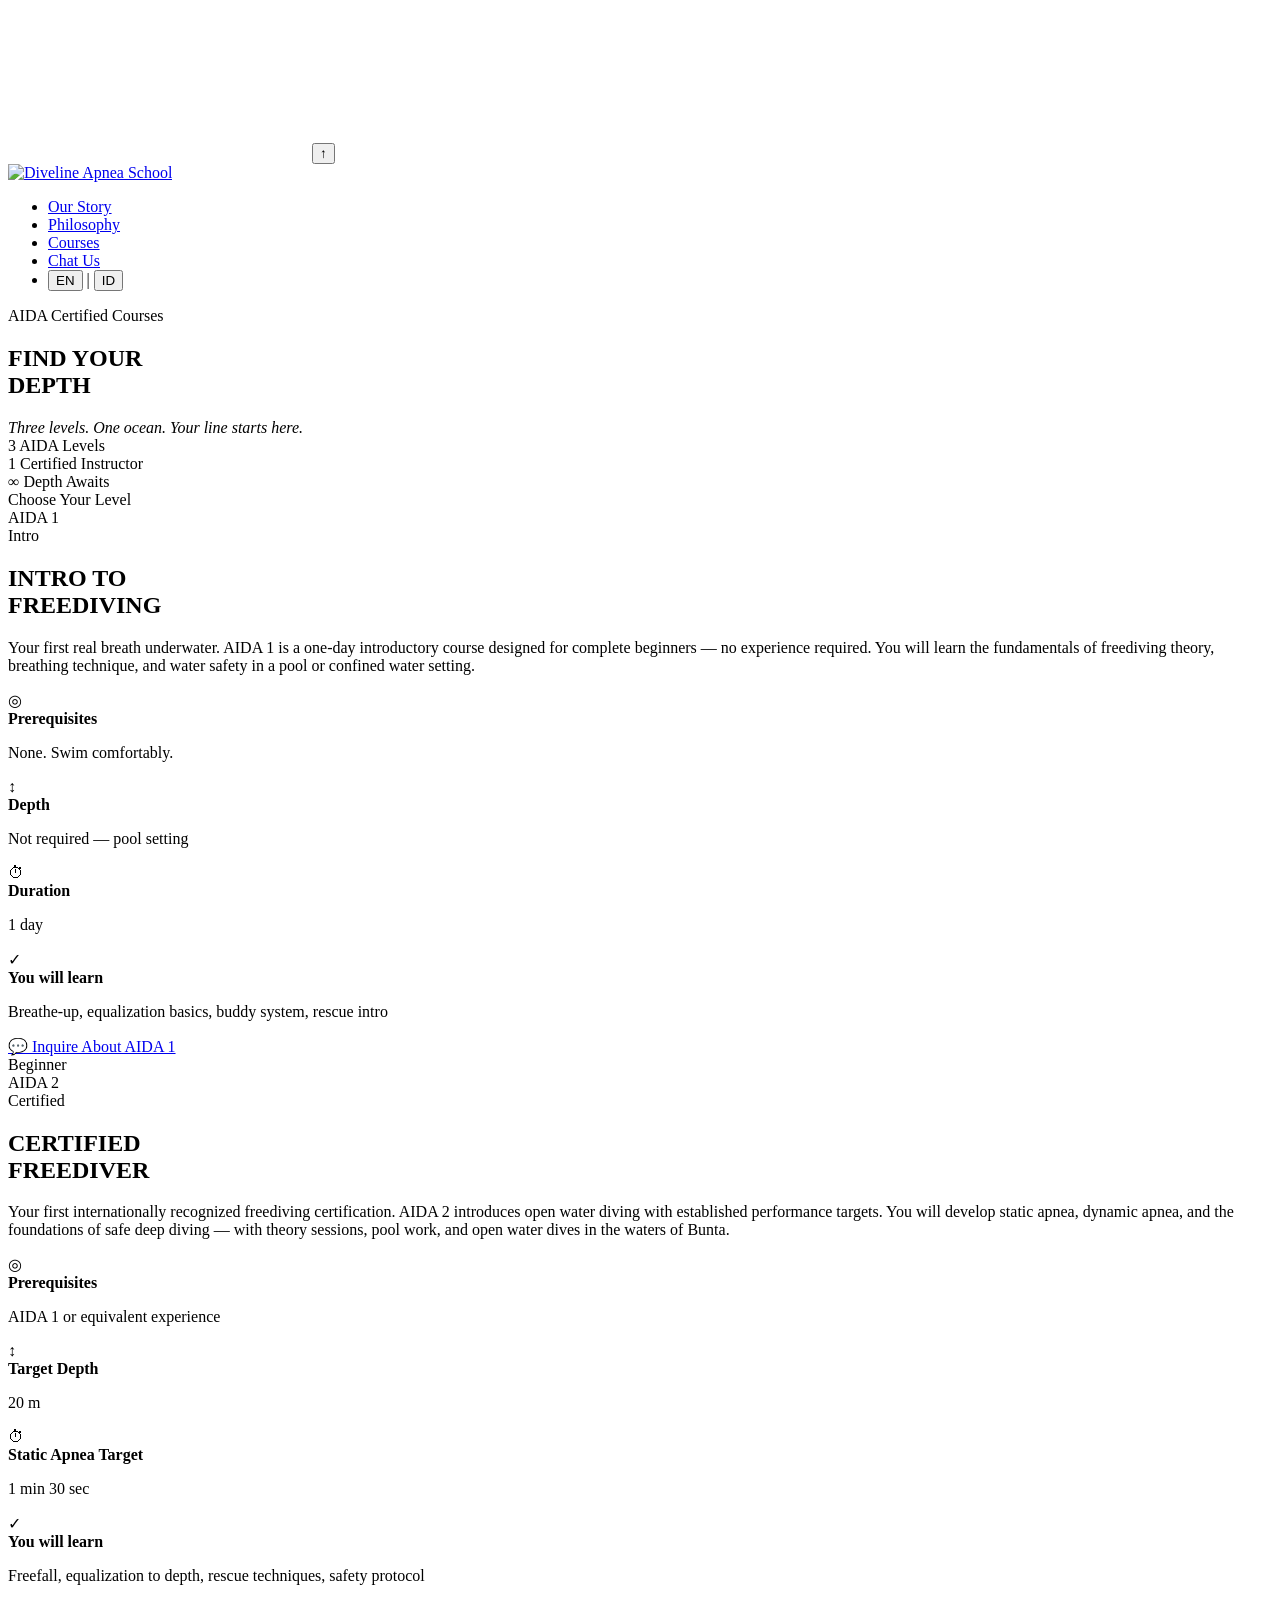
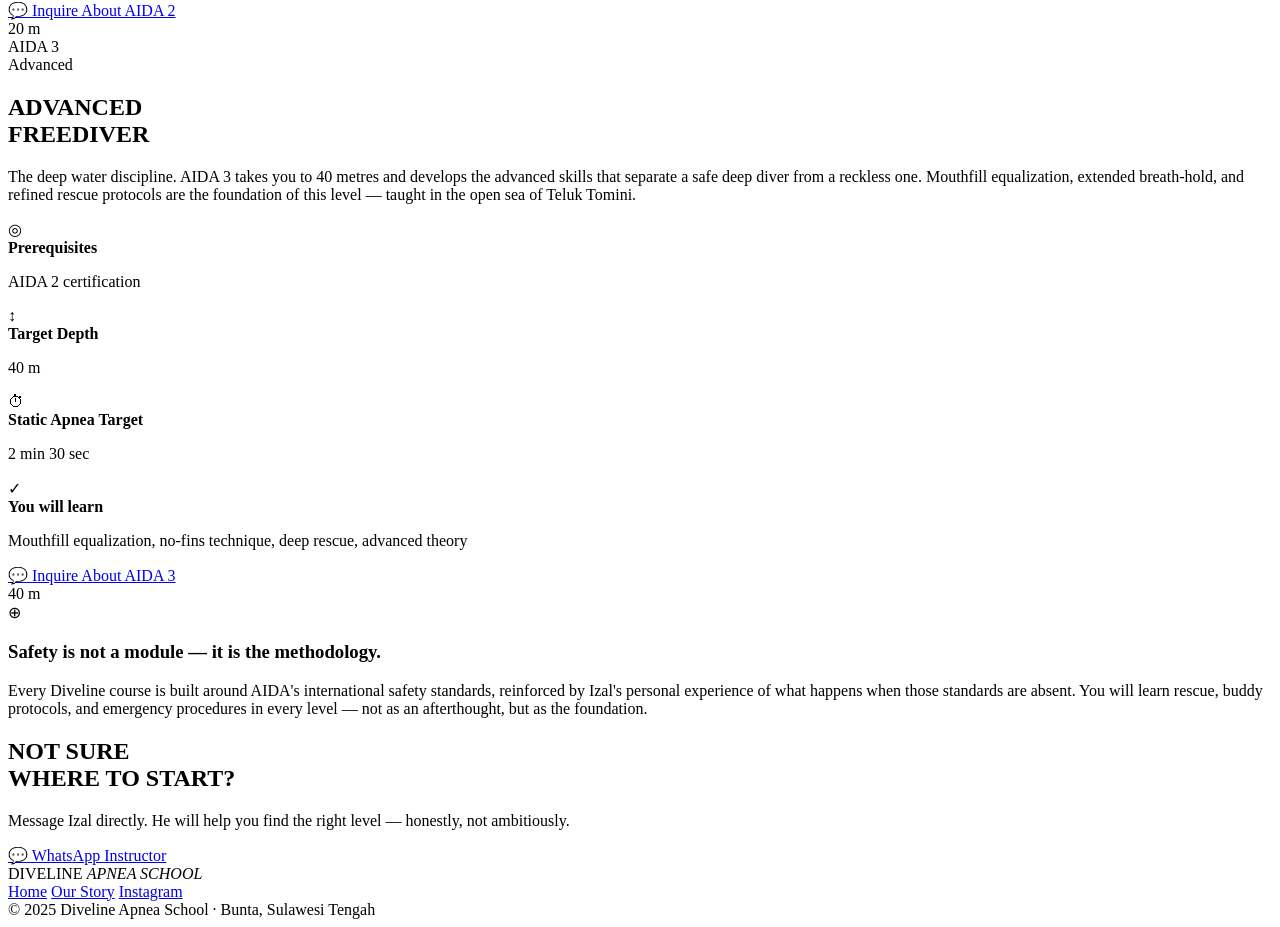
==== courses.html @ 19ddba15 "Add files via upload" ====
<!DOCTYPE html>
<html lang="en">
<head>
    <meta charset="UTF-8">
    <meta name="viewport" content="width=device-width, initial-scale=1.0">
    <title>Courses — Diveline Apnea School</title>
    <link href="https://fonts.googleapis.com/css2?family=Bebas+Neue&family=Cormorant+Garamond:ital,wght@0,300;0,400;1,300;1,400&family=DM+Sans:wght@300;400;500&display=swap" rel="stylesheet">
    <link rel="stylesheet" href="css/style.css">
    <link rel="stylesheet" href="css/courses.css">
</head>
<body>

<div id="cur"></div>
<div id="cur-r"></div>
<canvas id="bcanvas"></canvas>
<button id="back-top" onclick="window.scrollTo({top:0,behavior:'smooth'})">↑</button>

<!-- NAV -->
<nav id="nav">
    <div class="nav-logo">
        <a href="index.html"><img src="images/logo.png" alt="Diveline Apnea School"></a>
    </div>
    <div class="hamb" id="hamb" onclick="toggleMenu()">
        <span></span><span></span><span></span>
    </div>
    <ul class="nav-links" id="nav-links">
        <li><a href="story.html" onclick="closeMenu()" data-en="Our Story" data-id="Kisah Kami">Our Story</a></li>
        <li><a href="index.html#philosophy" onclick="closeMenu()" data-en="Philosophy" data-id="Filosofi">Philosophy</a></li>
        <li><a href="courses.html" onclick="closeMenu()" class="nav-active" data-en="Courses" data-id="Kursus">Courses</a></li>
        <li><a href="https://wa.me/6282291338748" target="_blank" class="nav-dm" data-en="Chat Us" data-id="Hubungi">Chat Us</a></li>
        <li class="lang-toggle">
            <button class="lb on" id="btnEN" onclick="setL('en')">EN</button>
            <span class="lb-div">|</span>
            <button class="lb" id="btnID" onclick="setL('id')">ID</button>
        </li>
    </ul>
</nav>

<!-- HERO KECIL -->
<section class="courses-hero">
    <div class="courses-hero-depth">
        <span></span><span></span><span></span><span></span>
    </div>
    <div class="courses-hero-content">
        <div class="sec-label rv" data-en="AIDA Certified Courses" data-id="Kursus Bersertifikat AIDA">AIDA Certified Courses</div>
        <h1 class="courses-hero-title rv d1" id="courses-hero-title">FIND YOUR<br>DEPTH</h1>
        <div class="courses-hero-tagline rv d2">
            <span class="tl-dash"></span>
            <em class="tl-text" id="courses-hero-tagline">Three levels. One ocean. Your line starts here.</em>
            <span class="tl-dash"></span>
        </div>
    </div>
</section>

<!-- NUMBERS BAR -->
<div class="numbers-bar">
    <div class="nb-item rv">
        <span class="nb-num">3</span>
        <span class="nb-label" data-en="AIDA Levels" data-id="Level AIDA">AIDA Levels</span>
    </div>
    <div class="nb-divider"></div>
    <div class="nb-item rv d1">
        <span class="nb-num">1</span>
        <span class="nb-label" data-en="Certified Instructor" data-id="Instruktur Bersertifikat">Certified Instructor</span>
    </div>
    <div class="nb-divider"></div>
    <div class="nb-item rv d2">
        <span class="nb-num">∞</span>
        <span class="nb-label" data-en="Depth Awaits" data-id="Kedalaman Menanti">Depth Awaits</span>
    </div>
</div>

<!-- COURSE CARDS -->
<section class="courses-sec">
    <div class="courses-inner">
        <div class="sec-label rv" data-en="Choose Your Level" data-id="Pilih Level Anda">Choose Your Level</div>

        <!-- AIDA 1 -->
        <div class="course-card rv">
            <div class="course-level">AIDA 1</div>
            <div class="course-content">
                <div class="course-badge" id="c1-badge">Intro</div>
                <h2 class="course-title" id="c1-title">INTRO TO<br>FREEDIVING</h2>
                <p class="course-desc" id="c1-desc">Your first real breath underwater. AIDA 1 is a one-day introductory course designed for complete beginners — no experience required. You will learn the fundamentals of freediving theory, breathing technique, and water safety in a pool or confined water setting.</p>
                <div class="course-specs">
                    <div class="spec-item">
                        <span class="spec-icon">◎</span>
                        <div>
                            <strong id="c1-s1-label">Prerequisites</strong>
                            <p id="c1-s1-val">None. Swim comfortably.</p>
                        </div>
                    </div>
                    <div class="spec-item">
                        <span class="spec-icon">↕</span>
                        <div>
                            <strong id="c1-s2-label">Depth</strong>
                            <p id="c1-s2-val">Not required — pool setting</p>
                        </div>
                    </div>
                    <div class="spec-item">
                        <span class="spec-icon">⏱</span>
                        <div>
                            <strong id="c1-s3-label">Duration</strong>
                            <p id="c1-s3-val">1 day</p>
                        </div>
                    </div>
                    <div class="spec-item">
                        <span class="spec-icon">✓</span>
                        <div>
                            <strong id="c1-s4-label">You will learn</strong>
                            <p id="c1-s4-val">Breathe-up, equalization basics, buddy system, rescue intro</p>
                        </div>
                    </div>
                </div>
                <a href="https://wa.me/6282291338748?text=Hi%20Izal!%20I%20am%20interested%20in%20AIDA%201." target="_blank" class="course-cta" id="c1-cta">💬 Inquire About AIDA 1</a>
            </div>
            <div class="course-depth-bar">
                <div class="depth-fill" style="height:20%"></div>
                <span class="depth-label">Beginner</span>
            </div>
        </div>

        <!-- AIDA 2 -->
        <div class="course-card course-card--mid rv d1">
            <div class="course-level">AIDA 2</div>
            <div class="course-content">
                <div class="course-badge course-badge--mid" id="c2-badge">Certified</div>
                <h2 class="course-title" id="c2-title">CERTIFIED<br>FREEDIVER</h2>
                <p class="course-desc" id="c2-desc">Your first internationally recognized freediving certification. AIDA 2 introduces open water diving with established performance targets. You will develop static apnea, dynamic apnea, and the foundations of safe deep diving — with theory sessions, pool work, and open water dives in the waters of Bunta.</p>
                <div class="course-specs">
                    <div class="spec-item">
                        <span class="spec-icon">◎</span>
                        <div>
                            <strong id="c2-s1-label">Prerequisites</strong>
                            <p id="c2-s1-val">AIDA 1 or equivalent experience</p>
                        </div>
                    </div>
                    <div class="spec-item">
                        <span class="spec-icon">↕</span>
                        <div>
                            <strong id="c2-s2-label">Target Depth</strong>
                            <p id="c2-s2-val">20 m</p>
                        </div>
                    </div>
                    <div class="spec-item">
                        <span class="spec-icon">⏱</span>
                        <div>
                            <strong id="c2-s3-label">Static Apnea Target</strong>
                            <p id="c2-s3-val">1 min 30 sec</p>
                        </div>
                    </div>
                    <div class="spec-item">
                        <span class="spec-icon">✓</span>
                        <div>
                            <strong id="c2-s4-label">You will learn</strong>
                            <p id="c2-s4-val">Freefall, equalization to depth, rescue techniques, safety protocol</p>
                        </div>
                    </div>
                </div>
                <a href="https://wa.me/6282291338748?text=Hi%20Izal!%20I%20am%20interested%20in%20AIDA%202." target="_blank" class="course-cta" id="c2-cta">💬 Inquire About AIDA 2</a>
            </div>
            <div class="course-depth-bar">
                <div class="depth-fill" style="height:50%"></div>
                <span class="depth-label">20 m</span>
            </div>
        </div>

        <!-- AIDA 3 -->
        <div class="course-card course-card--adv rv d2">
            <div class="course-level">AIDA 3</div>
            <div class="course-content">
                <div class="course-badge course-badge--adv" id="c3-badge">Advanced</div>
                <h2 class="course-title" id="c3-title">ADVANCED<br>FREEDIVER</h2>
                <p class="course-desc" id="c3-desc">The deep water discipline. AIDA 3 takes you to 40 metres and develops the advanced skills that separate a safe deep diver from a reckless one. Mouthfill equalization, extended breath-hold, and refined rescue protocols are the foundation of this level — taught in the open sea of Teluk Tomini.</p>
                <div class="course-specs">
                    <div class="spec-item">
                        <span class="spec-icon">◎</span>
                        <div>
                            <strong id="c3-s1-label">Prerequisites</strong>
                            <p id="c3-s1-val">AIDA 2 certification</p>
                        </div>
                    </div>
                    <div class="spec-item">
                        <span class="spec-icon">↕</span>
                        <div>
                            <strong id="c3-s2-label">Target Depth</strong>
                            <p id="c3-s2-val">40 m</p>
                        </div>
                    </div>
                    <div class="spec-item">
                        <span class="spec-icon">⏱</span>
                        <div>
                            <strong id="c3-s3-label">Static Apnea Target</strong>
                            <p id="c3-s3-val">2 min 30 sec</p>
                        </div>
                    </div>
                    <div class="spec-item">
                        <span class="spec-icon">✓</span>
                        <div>
                            <strong id="c3-s4-label">You will learn</strong>
                            <p id="c3-s4-val">Mouthfill equalization, no-fins technique, deep rescue, advanced theory</p>
                        </div>
                    </div>
                </div>
                <a href="https://wa.me/6282291338748?text=Hi%20Izal!%20I%20am%20interested%20in%20AIDA%203." target="_blank" class="course-cta course-cta--adv" id="c3-cta">💬 Inquire About AIDA 3</a>
            </div>
            <div class="course-depth-bar">
                <div class="depth-fill depth-fill--adv" style="height:90%"></div>
                <span class="depth-label depth-label--adv">40 m</span>
            </div>
        </div>

    </div>
</section>

<!-- SAFETY NOTE -->
<section class="safety-sec">
    <div class="safety-inner rv">
        <div class="safety-icon">⊕</div>
        <div>
            <h3 class="safety-title" id="safety-title">Safety is not a module — it is the methodology.</h3>
            <p class="safety-body" id="safety-body">Every Diveline course is built around AIDA's international safety standards, reinforced by Izal's personal experience of what happens when those standards are absent. You will learn rescue, buddy protocols, and emergency procedures in every level — not as an afterthought, but as the foundation.</p>
        </div>
    </div>
</section>

<!-- CTA -->
<section class="cta-sec">
    <div class="cta-inner">
        <h2 class="cta-head rv" id="cta-head">NOT SURE<br>WHERE TO START?</h2>
        <p class="cta-sub rv d1" id="cta-sub">Message Izal directly. He will help you find the right level — honestly, not ambitiously.</p>
        <a href="https://wa.me/6282291338748" target="_blank" class="cta-btn rv d2" id="cta-wa">💬 WhatsApp Instructor</a>
    </div>
</section>

<!-- FOOTER -->
<footer>
    <div class="ft-inner">
        <div class="ft-brand">DIVELINE <em>APNEA SCHOOL</em></div>
        <div class="ft-links">
            <a href="index.html" data-en="Home" data-id="Beranda">Home</a>
            <a href="story.html" data-en="Our Story" data-id="Kisah Kami">Our Story</a>
            <a href="https://www.instagram.com/diveline.apneaschool" target="_blank">Instagram</a>
        </div>
        <div class="ft-copy">© 2025 Diveline Apnea School · Bunta, Sulawesi Tengah</div>
    </div>
</footer>

<script src="js/lang.js"></script>
<script src="js/main.js"></script>
</body>
</html>
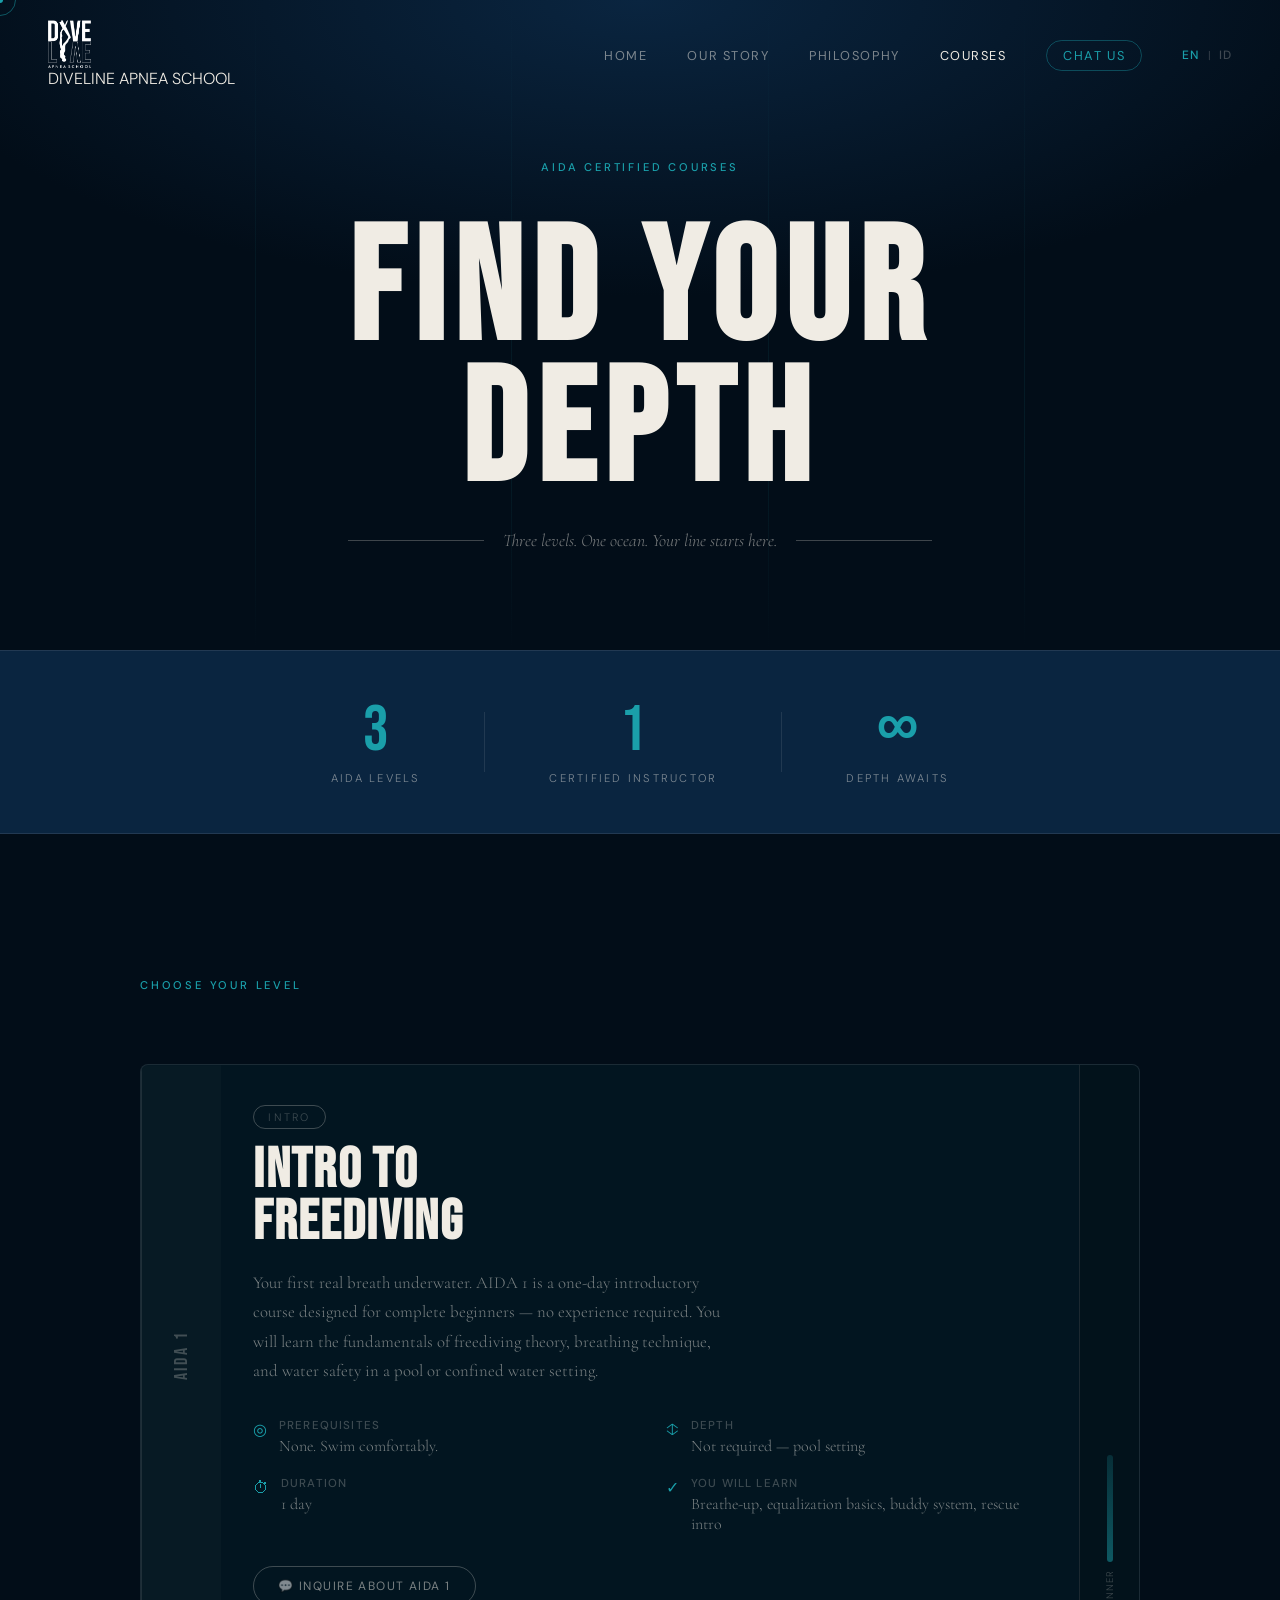
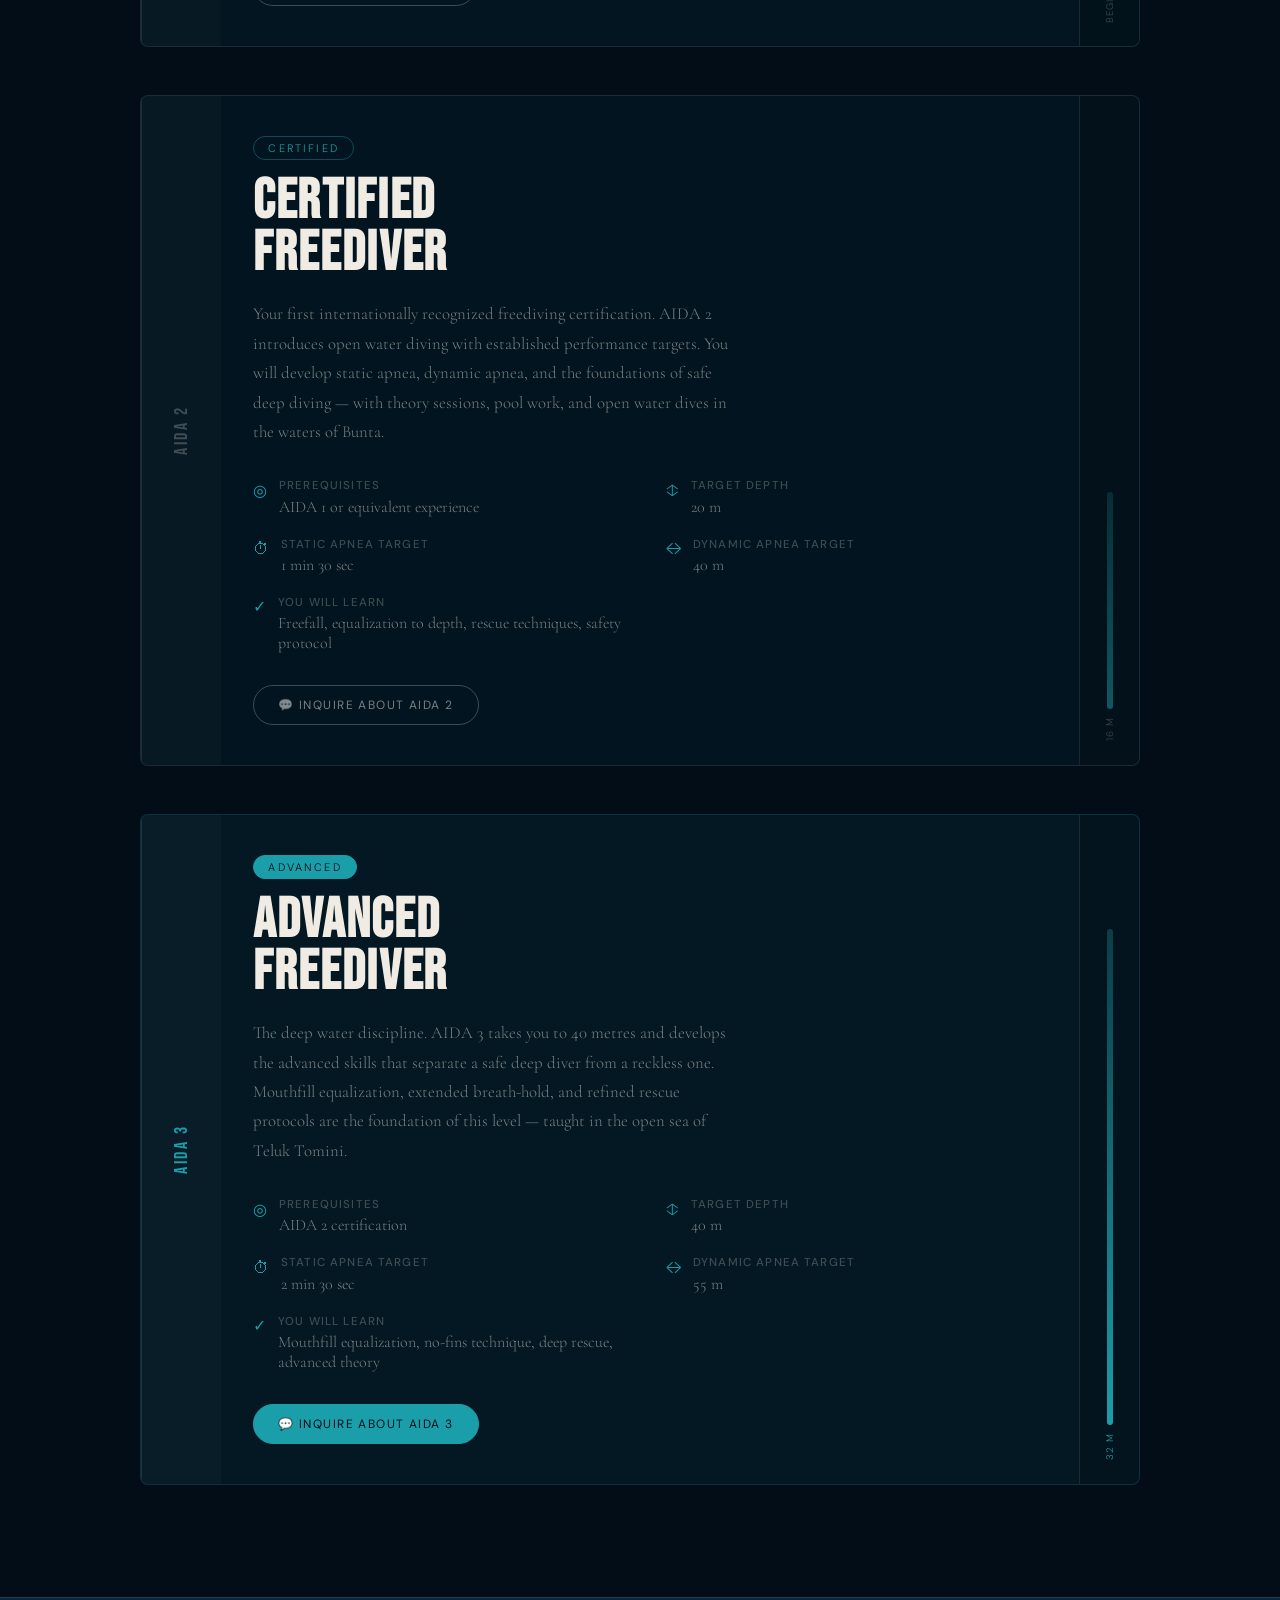
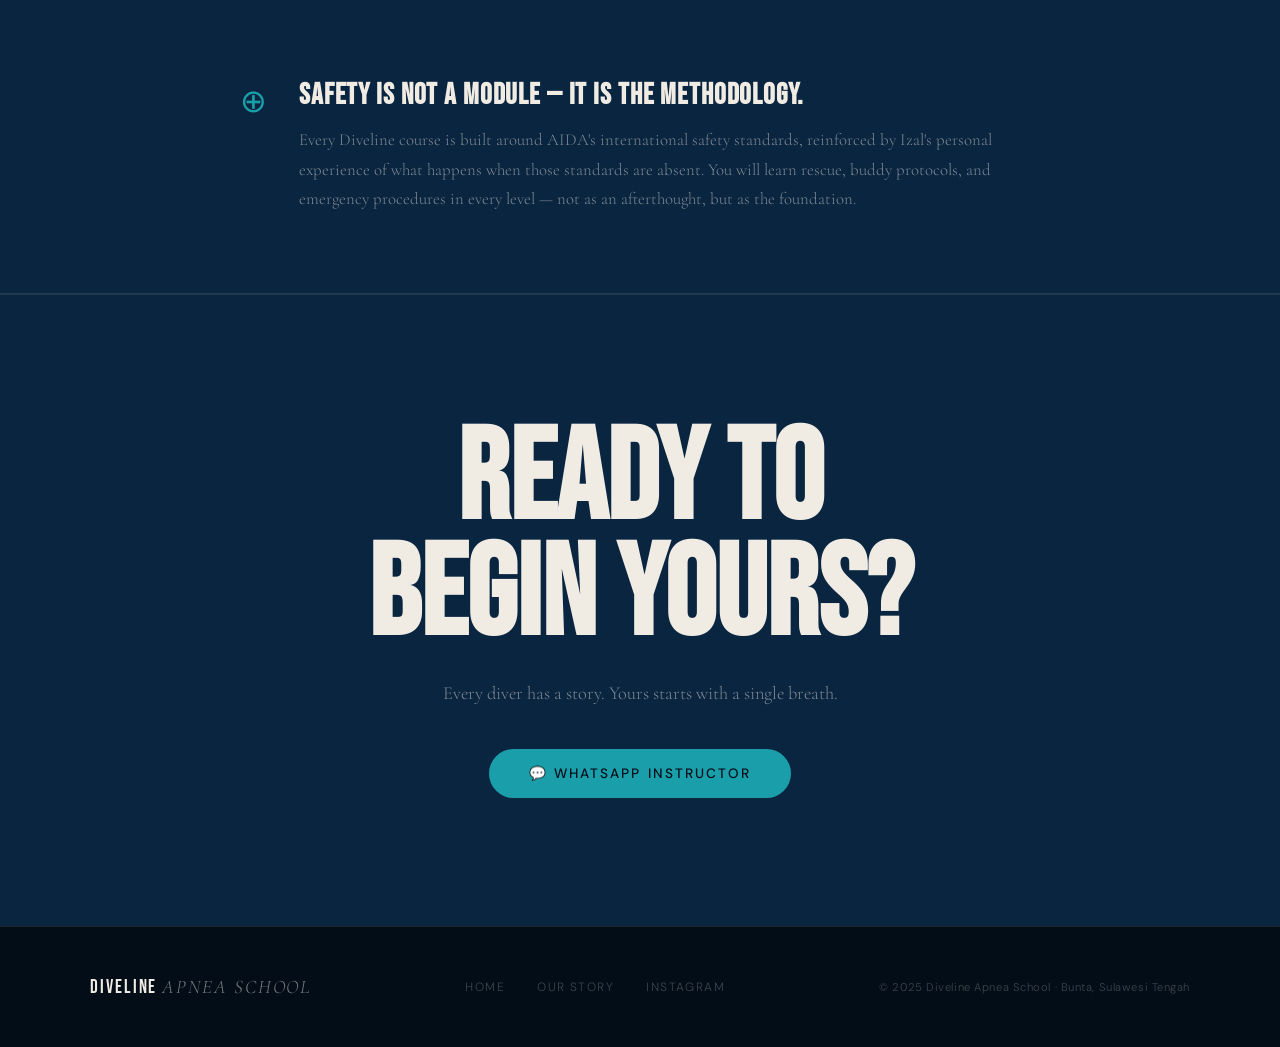
==== commit 9df134f5: "Update courses.html" ====
--- a/courses.html
+++ b/courses.html
@@ -4,7 +4,7 @@
     <meta charset="UTF-8">
     <meta name="viewport" content="width=device-width, initial-scale=1.0">
     <title>Courses — Diveline Apnea School</title>
-    <link href="https://fonts.googleapis.com/css2?family=Bebas+Neue&family=Cormorant+Garamond:ital,wght@0,300;0,400;1,300;1,400&family=DM+Sans:wght@300;400;500&display=swap" rel="stylesheet">
+    <link href="https://fonts.googleapis.com/css2?family=Bebas+Neue&family=Cinzel:wght@400;600&family=Cormorant+Garamond:ital,wght@0,300;0,400;1,300;1,400&family=DM+Sans:wght@300;400;500&display=swap" rel="stylesheet">
     <link rel="stylesheet" href="css/style.css">
     <link rel="stylesheet" href="css/courses.css">
 </head>
@@ -18,12 +18,19 @@
 <!-- NAV -->
 <nav id="nav">
     <div class="nav-logo">
-        <a href="index.html"><img src="images/logo.png" alt="Diveline Apnea School"></a>
+        <a href="index.html" class="nav-brand">
+            <img src="images/logo.png" alt="Diveline Apnea School">
+            <div class="nav-brand-text">
+                <span class="nav-brand-name">DIVELINE</span>
+                <span class="nav-brand-sub">APNEA SCHOOL</span>
+            </div>
+        </a>
     </div>
     <div class="hamb" id="hamb" onclick="toggleMenu()">
         <span></span><span></span><span></span>
     </div>
     <ul class="nav-links" id="nav-links">
+        <li><a href="index.html" onclick="closeMenu()" data-en="Home" data-id="Beranda">Home</a></li>
         <li><a href="story.html" onclick="closeMenu()" data-en="Our Story" data-id="Kisah Kami">Our Story</a></li>
         <li><a href="index.html#philosophy" onclick="closeMenu()" data-en="Philosophy" data-id="Filosofi">Philosophy</a></li>
         <li><a href="courses.html" onclick="closeMenu()" class="nav-active" data-en="Courses" data-id="Kursus">Courses</a></li>
@@ -139,14 +146,21 @@
                         <span class="spec-icon">↕</span>
                         <div>
                             <strong id="c2-s2-label">Target Depth</strong>
-                            <p id="c2-s2-val">20 m</p>
+                            <p id="c2-s2-val">12 – 16 m</p>
                         </div>
                     </div>
                     <div class="spec-item">
                         <span class="spec-icon">⏱</span>
                         <div>
                             <strong id="c2-s3-label">Static Apnea Target</strong>
-                            <p id="c2-s3-val">1 min 30 sec</p>
+                            <p id="c2-s3-val">2 min 00 sec</p>
+                        </div>
+                    </div>
+                    <div class="spec-item">
+                        <span class="spec-icon">↔</span>
+                        <div>
+                            <strong id="c2-s4b-label">Dynamic Apnea Target</strong>
+                            <p id="c2-s4b-val">40 m</p>
                         </div>
                     </div>
                     <div class="spec-item">
@@ -160,8 +174,8 @@
                 <a href="https://wa.me/6282291338748?text=Hi%20Izal!%20I%20am%20interested%20in%20AIDA%202." target="_blank" class="course-cta" id="c2-cta">💬 Inquire About AIDA 2</a>
             </div>
             <div class="course-depth-bar">
-                <div class="depth-fill" style="height:50%"></div>
-                <span class="depth-label">20 m</span>
+                <div class="depth-fill" style="height:35%"></div>
+                <span class="depth-label">16 m</span>
             </div>
         </div>
 
@@ -171,7 +185,7 @@
             <div class="course-content">
                 <div class="course-badge course-badge--adv" id="c3-badge">Advanced</div>
                 <h2 class="course-title" id="c3-title">ADVANCED<br>FREEDIVER</h2>
-                <p class="course-desc" id="c3-desc">The deep water discipline. AIDA 3 takes you to 40 metres and develops the advanced skills that separate a safe deep diver from a reckless one. Mouthfill equalization, extended breath-hold, and refined rescue protocols are the foundation of this level — taught in the open sea of Teluk Tomini.</p>
+                <p class="course-desc" id="c3-desc">The deep water discipline. AIDA 3 takes you to 32 metres and develops the advanced skills that separate a safe deep diver from a reckless one. Mouthfill equalization, extended breath-hold, and refined rescue protocols are the foundation of this level — taught in the open sea of Teluk Tomini.</p>
                 <div class="course-specs">
                     <div class="spec-item">
                         <span class="spec-icon">◎</span>
@@ -184,14 +198,21 @@
                         <span class="spec-icon">↕</span>
                         <div>
                             <strong id="c3-s2-label">Target Depth</strong>
-                            <p id="c3-s2-val">40 m</p>
+                            <p id="c3-s2-val">32 m</p>
                         </div>
                     </div>
                     <div class="spec-item">
                         <span class="spec-icon">⏱</span>
                         <div>
                             <strong id="c3-s3-label">Static Apnea Target</strong>
-                            <p id="c3-s3-val">2 min 30 sec</p>
+                            <p id="c3-s3-val">2 min 45 sec</p>
+                        </div>
+                    </div>
+                    <div class="spec-item">
+                        <span class="spec-icon">↔</span>
+                        <div>
+                            <strong id="c3-s4b-label">Dynamic Apnea Target</strong>
+                            <p id="c3-s4b-val">55 m</p>
                         </div>
                     </div>
                     <div class="spec-item">
@@ -205,8 +226,8 @@
                 <a href="https://wa.me/6282291338748?text=Hi%20Izal!%20I%20am%20interested%20in%20AIDA%203." target="_blank" class="course-cta course-cta--adv" id="c3-cta">💬 Inquire About AIDA 3</a>
             </div>
             <div class="course-depth-bar">
-                <div class="depth-fill depth-fill--adv" style="height:90%"></div>
-                <span class="depth-label depth-label--adv">40 m</span>
+                <div class="depth-fill depth-fill--adv" style="height:80%"></div>
+                <span class="depth-label depth-label--adv">32 m</span>
             </div>
         </div>
 
--- a/css/style.css
+++ b/css/style.css
@@ -0,0 +1,586 @@
+/* ============================================================
+   DIVELINE APNEA SCHOOL — style.css
+   Palette: #020d18 (abyss) · #0a2540 (ocean) · #1a9faa (teal)
+   Fonts: Bebas Neue · Cormorant Garamond · DM Sans
+   ============================================================ */
+
+:root {
+    --abyss:    #020d18;
+    --ocean:    #0a2540;
+    --deep:     #0d2f50;
+    --teal:     #1a9faa;
+    --teal-lo:  rgba(26,159,170,.15);
+    --teal-lo2: rgba(26,159,170,.06);
+    --white:    #f0ece4;
+    --muted:    rgba(240,236,228,.5);
+    --muted2:   rgba(240,236,228,.25);
+    --line:     rgba(240,236,228,.1);
+    --ff-head:  'Bebas Neue', sans-serif;
+    --ff-serif: 'Cormorant Garamond', serif;
+    --ff-body:  'DM Sans', sans-serif;
+    --ease:     cubic-bezier(.25,.46,.45,.94);
+}
+
+*, *::before, *::after { box-sizing: border-box; margin: 0; padding: 0; }
+
+html { scroll-behavior: smooth; font-size: 16px; }
+
+body {
+    background: var(--abyss);
+    color: var(--white);
+    font-family: var(--ff-body);
+    font-weight: 300;
+    overflow-x: hidden;
+    cursor: none;
+}
+
+a { color: inherit; text-decoration: none; }
+img { display: block; max-width: 100%; }
+
+/* ============================================================
+   CUSTOM CURSOR
+   ============================================================ */
+#cur {
+    position: fixed; width: 6px; height: 6px;
+    background: var(--teal); border-radius: 50%;
+    pointer-events: none; transform: translate(-50%,-50%);
+    z-index: 9999; transition: transform .1s;
+}
+#cur-r {
+    position: fixed; width: 32px; height: 32px;
+    border: 1px solid rgba(26,159,170,.5); border-radius: 50%;
+    pointer-events: none; transform: translate(-50%,-50%);
+    z-index: 9998; transition: border-color .3s;
+}
+
+/* ============================================================
+   BUBBLE CANVAS
+   ============================================================ */
+#bcanvas {
+    position: fixed; top: 0; left: 0; width: 100%; height: 100%;
+    pointer-events: none; z-index: 0;
+}
+
+/* ============================================================
+   BACK TO TOP
+   ============================================================ */
+#back-top {
+    position: fixed; bottom: 2rem; right: 2rem;
+    width: 44px; height: 44px;
+    background: transparent; border: 1px solid var(--teal);
+    color: var(--teal); border-radius: 50%;
+    font-family: var(--ff-body); font-size: .85rem;
+    cursor: none; z-index: 100;
+    opacity: 0; transform: translateY(10px);
+    transition: opacity .4s, transform .4s;
+}
+#back-top.show { opacity: 1; transform: translateY(0); }
+#back-top:hover { background: var(--teal); color: var(--abyss); }
+
+/* ============================================================
+   NAV
+   ============================================================ */
+#nav {
+    position: fixed; top: 0; left: 0; right: 0; z-index: 500;
+    display: flex; align-items: center; justify-content: space-between;
+    padding: 1.25rem 3rem;
+    transition: background .4s, backdrop-filter .4s, padding .4s;
+}
+#nav.stuck {
+    background: rgba(2,13,24,.92);
+    backdrop-filter: blur(12px);
+    padding: .9rem 3rem;
+    border-bottom: 1px solid var(--line);
+}
+
+.nav-logo img { height: 48px; filter: invert(1) brightness(1.5); }
+
+.nav-links {
+    display: flex; align-items: center; gap: 2.5rem;
+    list-style: none;
+}
+.nav-links a {
+    font-family: var(--ff-body); font-size: .8rem;
+    font-weight: 400; letter-spacing: .12em; text-transform: uppercase;
+    color: var(--muted); transition: color .3s;
+}
+.nav-links a:hover { color: var(--white); }
+
+.nav-dm {
+    color: var(--teal) !important;
+    border: 1px solid rgba(26,159,170,.4) !important;
+    padding: .4rem 1rem; border-radius: 2rem;
+    transition: background .3s, color .3s !important;
+}
+.nav-dm:hover { background: var(--teal); color: var(--abyss) !important; }
+
+/* Lang Toggle */
+.lang-toggle {
+    display: flex; align-items: center; gap: .5rem;
+}
+.lb {
+    background: none; border: none; cursor: none;
+    font-family: var(--ff-body); font-size: .75rem;
+    font-weight: 500; letter-spacing: .1em;
+    color: var(--muted2); transition: color .3s;
+}
+.lb.on { color: var(--teal); }
+.lb:hover { color: var(--white); }
+.lb-div { color: var(--muted2); font-size: .7rem; }
+
+/* Hamburger */
+.hamb {
+    display: none; flex-direction: column; gap: 5px;
+    cursor: none; z-index: 600;
+}
+.hamb span {
+    display: block; width: 24px; height: 1px;
+    background: var(--white); transition: transform .3s, opacity .3s;
+}
+.hamb.active span:nth-child(1) { transform: translateY(6px) rotate(45deg); }
+.hamb.active span:nth-child(2) { opacity: 0; }
+.hamb.active span:nth-child(3) { transform: translateY(-6px) rotate(-45deg); }
+
+/* ============================================================
+   REVEAL ANIMATION
+   ============================================================ */
+.rv {
+    opacity: 0; transform: translateY(28px);
+    transition: opacity .8s var(--ease), transform .8s var(--ease);
+}
+.rv.show { opacity: 1; transform: translateY(0); }
+.d1 { transition-delay: .1s; }
+.d2 { transition-delay: .2s; }
+.d3 { transition-delay: .3s; }
+.d4 { transition-delay: .4s; }
+.d5 { transition-delay: .5s; }
+
+/* ============================================================
+   SHARED SECTION
+   ============================================================ */
+.sec { position: relative; z-index: 1; padding: 7rem 3rem; }
+
+.sec-label {
+    font-family: var(--ff-body); font-size: .7rem;
+    font-weight: 500; letter-spacing: .25em; text-transform: uppercase;
+    color: var(--teal); margin-bottom: 1.5rem;
+}
+.sec-title {
+    font-family: var(--ff-head); font-size: clamp(3.5rem, 8vw, 6.5rem);
+    line-height: .95; letter-spacing: .02em;
+    color: var(--white); margin-bottom: 2rem;
+}
+.sec-body {
+    font-family: var(--ff-serif); font-size: 1.15rem;
+    line-height: 1.75; color: var(--muted); max-width: 55ch;
+}
+
+/* ============================================================
+   BUTTONS
+   ============================================================ */
+.btn-main {
+    display: inline-flex; align-items: center; gap: .5rem;
+    background: var(--teal); color: var(--abyss);
+    font-family: var(--ff-body); font-size: .8rem;
+    font-weight: 500; letter-spacing: .15em; text-transform: uppercase;
+    padding: .85rem 2rem; border-radius: 2rem;
+    transition: transform .3s, box-shadow .3s;
+}
+.btn-main:hover {
+    transform: translateY(-2px);
+    box-shadow: 0 8px 30px rgba(26,159,170,.35);
+}
+.btn-ghost {
+    display: inline-flex; align-items: center; gap: .5rem;
+    border: 1px solid var(--muted2); color: var(--muted);
+    font-family: var(--ff-body); font-size: .8rem;
+    font-weight: 400; letter-spacing: .15em; text-transform: uppercase;
+    padding: .85rem 2rem; border-radius: 2rem;
+    transition: border-color .3s, color .3s;
+}
+.btn-ghost:hover { border-color: var(--white); color: var(--white); }
+
+/* ============================================================
+   HERO
+   ============================================================ */
+.hero {
+    position: relative; z-index: 1;
+    min-height: 100vh;
+    display: flex; flex-direction: column;
+    align-items: center; justify-content: center;
+    padding: 8rem 2rem 5rem;
+    overflow: hidden;
+    background: radial-gradient(ellipse 80% 80% at 50% 0%, #0a2540 0%, var(--abyss) 70%);
+}
+
+/* Depth lines — vertical lines like sonar */
+.hero-depth-lines {
+    position: absolute; inset: 0; pointer-events: none;
+    display: flex; justify-content: space-evenly;
+}
+.hero-depth-lines span {
+    width: 1px; height: 100%;
+    background: linear-gradient(to bottom, transparent, rgba(26,159,170,.08) 30%, rgba(26,159,170,.12) 60%, transparent);
+}
+
+.hero-content {
+    position: relative; z-index: 2;
+    display: flex; flex-direction: column;
+    align-items: center; text-align: center; gap: 1.25rem;
+}
+
+.hero-eyebrow {
+    font-family: var(--ff-body); font-size: .7rem;
+    font-weight: 500; letter-spacing: .3em; text-transform: uppercase;
+    color: var(--teal);
+}
+
+.hero-logo-wrap img {
+    height: 100px;
+    filter: invert(1) brightness(2);
+    opacity: .9;
+}
+
+.hero-head {
+    font-family: var(--ff-head);
+    font-size: clamp(5rem, 16vw, 13rem);
+    line-height: .88; letter-spacing: .04em;
+    color: var(--white);
+}
+
+.hero-tagline-wrap {
+    display: flex; align-items: center; gap: 1.2rem;
+    max-width: 620px;
+}
+.tl-dash { flex: 1; height: 1px; background: var(--muted2); }
+.tl-text {
+    font-family: var(--ff-serif); font-style: italic;
+    font-size: clamp(.95rem, 1.6vw, 1.1rem);
+    color: var(--muted); line-height: 1.5; text-align: center;
+}
+
+.hero-sub {
+    font-family: var(--ff-body); font-size: .9rem;
+    color: var(--muted2); letter-spacing: .05em;
+}
+
+.hero-ctas {
+    display: flex; gap: 1rem; flex-wrap: wrap; justify-content: center;
+    margin-top: .5rem;
+}
+
+.hero-depth-label {
+    position: absolute; left: 2rem; bottom: 2rem;
+    font-family: var(--ff-body); font-size: .65rem;
+    letter-spacing: .2em; color: var(--muted2); text-transform: uppercase;
+}
+
+/* Scroll hint */
+.scroll-hint {
+    position: absolute; bottom: 2rem; left: 50%; transform: translateX(-50%);
+    display: flex; flex-direction: column; align-items: center; gap: .5rem;
+    color: var(--muted2); font-size: .6rem; letter-spacing: .2em; text-transform: uppercase;
+}
+.scroll-hint span {
+    display: block; width: 1px; height: 40px;
+    background: linear-gradient(to bottom, transparent, var(--teal));
+    animation: scrollline 2s ease infinite;
+}
+@keyframes scrollline {
+    0%   { transform: scaleY(0); transform-origin: top; }
+    50%  { transform: scaleY(1); transform-origin: top; }
+    51%  { transform: scaleY(1); transform-origin: bottom; }
+    100% { transform: scaleY(0); transform-origin: bottom; }
+}
+
+/* ============================================================
+   STORY TEASER
+   ============================================================ */
+.story-sec {
+    background: var(--abyss);
+    border-top: 1px solid var(--line);
+}
+.story-inner {
+    max-width: 760px; margin: 0 auto;
+}
+.story-teaser-body p {
+    font-family: var(--ff-serif); font-size: 1.15rem;
+    line-height: 1.8; color: var(--muted); margin-bottom: 1.2rem;
+}
+.story-teaser-body p:last-child {
+    font-style: italic; color: var(--teal); font-size: 1.25rem;
+}
+
+/* ============================================================
+   PHILOSOPHY
+   ============================================================ */
+.philosophy-sec {
+    background: linear-gradient(to bottom, var(--abyss), var(--ocean));
+    border-top: 1px solid var(--line);
+}
+.philosophy-inner { max-width: 900px; margin: 0 auto; }
+
+.philosophy-quote {
+    font-family: var(--ff-serif); font-size: clamp(1.4rem, 3vw, 2rem);
+    font-style: italic; line-height: 1.5;
+    color: var(--white); border-left: 2px solid var(--teal);
+    padding-left: 2rem; margin-bottom: 4rem; max-width: 70ch;
+}
+
+.pillars {
+    display: grid; grid-template-columns: repeat(3, 1fr);
+    gap: 2rem;
+}
+.pillar {
+    padding: 2.5rem 2rem;
+    border: 1px solid var(--line); border-radius: .5rem;
+    background: var(--teal-lo2);
+    transition: border-color .3s, background .3s;
+}
+.pillar:hover { border-color: rgba(26,159,170,.3); background: var(--teal-lo); }
+
+.pillar-icon {
+    font-size: 1.5rem; color: var(--teal);
+    margin-bottom: 1.25rem;
+}
+.pillar-title {
+    font-family: var(--ff-head); font-size: 1.5rem;
+    letter-spacing: .04em; margin-bottom: .75rem;
+}
+.pillar-body {
+    font-family: var(--ff-serif); font-size: 1rem;
+    line-height: 1.7; color: var(--muted);
+}
+
+/* ============================================================
+   ABOUT
+   ============================================================ */
+.about-sec {
+    background: var(--ocean);
+    border-top: 1px solid var(--line);
+}
+.about-inner {
+    max-width: 1100px; margin: 0 auto;
+    display: grid; grid-template-columns: 1fr auto;
+    gap: 5rem; align-items: center;
+}
+.about-stats {
+    display: flex; flex-direction: column; gap: 3rem;
+}
+.stat { text-align: right; }
+.stat-num {
+    display: block;
+    font-family: var(--ff-head); font-size: 4rem;
+    color: var(--teal); line-height: 1;
+}
+.stat-label {
+    font-family: var(--ff-body); font-size: .7rem;
+    letter-spacing: .2em; text-transform: uppercase; color: var(--muted);
+}
+
+/* ============================================================
+   INSTRUCTOR
+   ============================================================ */
+.instr-sec {
+    background: linear-gradient(to bottom, var(--ocean), var(--abyss));
+    border-top: 1px solid var(--line);
+}
+.instr-inner { max-width: 800px; margin: 0 auto; }
+
+.instr-card {
+    display: flex; gap: 3rem; align-items: flex-start;
+    padding: 3rem; border: 1px solid var(--line); border-radius: .5rem;
+    background: var(--teal-lo2);
+}
+.instr-monogram {
+    flex-shrink: 0;
+    width: 80px; height: 80px; border-radius: 50%;
+    border: 1px solid var(--teal);
+    display: flex; align-items: center; justify-content: center;
+    font-family: var(--ff-head); font-size: 1.5rem; color: var(--teal);
+}
+.instr-name {
+    font-family: var(--ff-head); font-size: 2.5rem;
+    letter-spacing: .04em; margin-bottom: .25rem;
+}
+.instr-role {
+    font-family: var(--ff-body); font-size: .75rem;
+    letter-spacing: .15em; text-transform: uppercase; color: var(--teal);
+    margin-bottom: .2rem;
+}
+.instr-cred {
+    font-family: var(--ff-body); font-size: .75rem;
+    letter-spacing: .1em; color: var(--muted2); margin-bottom: 1rem;
+}
+.instr-bio {
+    font-family: var(--ff-serif); font-size: 1.05rem;
+    line-height: 1.7; color: var(--muted); margin-bottom: 1.25rem;
+}
+.instr-social { display: flex; gap: 1.5rem; }
+.instr-ig {
+    font-family: var(--ff-body); font-size: .75rem;
+    letter-spacing: .1em; color: var(--muted2);
+    border-bottom: 1px solid var(--muted2);
+    transition: color .3s, border-color .3s;
+}
+.instr-ig:hover { color: var(--teal); border-color: var(--teal); }
+
+/* ============================================================
+   PERSONAL NOTE
+   ============================================================ */
+.note-sec {
+    background: var(--abyss);
+    border-top: 1px solid var(--line);
+}
+.note-inner { max-width: 700px; margin: 0 auto; }
+.note-card {
+    padding: 3.5rem;
+    background: var(--teal-lo2); border: 1px solid var(--line);
+    border-radius: .5rem;
+}
+.note-quote {
+    font-family: var(--ff-serif); font-size: clamp(1.2rem, 2.5vw, 1.6rem);
+    font-style: italic; color: var(--white); line-height: 1.5;
+    margin-bottom: 2.5rem; padding-bottom: 2rem;
+    border-bottom: 1px solid var(--line);
+}
+.note-body p {
+    font-family: var(--ff-serif); font-size: 1.05rem;
+    line-height: 1.8; color: var(--muted); margin-bottom: 1.25rem;
+}
+.note-signature {
+    margin-top: 2rem; padding-top: 1.5rem;
+    border-top: 1px solid var(--line);
+    font-family: var(--ff-serif); font-style: italic;
+    font-size: 1.1rem; color: var(--teal);
+}
+
+/* ============================================================
+   LOCATION
+   ============================================================ */
+.loc-sec {
+    background: linear-gradient(to bottom, var(--abyss), var(--ocean));
+    border-top: 1px solid var(--line);
+}
+.loc-inner { max-width: 800px; margin: 0 auto; }
+
+.loc-details {
+    display: flex; flex-direction: column; gap: 2rem;
+    margin-top: 3rem;
+}
+.loc-item {
+    display: flex; align-items: flex-start; gap: 1.5rem;
+    padding-bottom: 2rem; border-bottom: 1px solid var(--line);
+}
+.loc-item:last-child { border-bottom: none; padding-bottom: 0; }
+.loc-icon { font-size: 1.2rem; color: var(--teal); padding-top: .1rem; flex-shrink: 0; }
+.loc-item strong {
+    display: block; font-family: var(--ff-body); font-size: .9rem;
+    font-weight: 500; letter-spacing: .05em; margin-bottom: .25rem;
+}
+.loc-item p {
+    font-family: var(--ff-serif); font-size: 1rem; color: var(--muted);
+}
+
+/* ============================================================
+   CTA
+   ============================================================ */
+.cta-sec {
+    background: var(--ocean);
+    border-top: 1px solid var(--line);
+    padding: 8rem 3rem;
+    text-align: center; position: relative; z-index: 1;
+}
+.cta-inner { max-width: 600px; margin: 0 auto; }
+.cta-head {
+    font-family: var(--ff-head);
+    font-size: clamp(4rem, 10vw, 8rem);
+    line-height: .9; margin-bottom: 1.5rem;
+    color: var(--white);
+}
+.cta-sub {
+    font-family: var(--ff-serif); font-size: 1.15rem;
+    line-height: 1.7; color: var(--muted); margin-bottom: 2.5rem;
+}
+.cta-btn {
+    display: inline-block;
+    background: var(--teal); color: var(--abyss);
+    font-family: var(--ff-body); font-size: .85rem;
+    font-weight: 500; letter-spacing: .15em; text-transform: uppercase;
+    padding: 1rem 2.5rem; border-radius: 2rem;
+    transition: transform .3s, box-shadow .3s;
+}
+.cta-btn:hover {
+    transform: translateY(-3px);
+    box-shadow: 0 12px 40px rgba(26,159,170,.4);
+}
+
+/* ============================================================
+   FOOTER
+   ============================================================ */
+footer {
+    background: var(--abyss);
+    border-top: 1px solid var(--line);
+    padding: 3rem;
+    position: relative; z-index: 1;
+}
+.ft-inner {
+    max-width: 1100px; margin: 0 auto;
+    display: flex; align-items: center; justify-content: space-between;
+    flex-wrap: wrap; gap: 1.5rem;
+}
+.ft-brand {
+    font-family: var(--ff-head); font-size: 1.2rem;
+    letter-spacing: .1em; color: var(--white);
+}
+.ft-brand em { font-family: var(--ff-serif); font-weight: 300; color: var(--muted); }
+.ft-links { display: flex; gap: 2rem; }
+.ft-links a {
+    font-family: var(--ff-body); font-size: .75rem;
+    letter-spacing: .12em; text-transform: uppercase;
+    color: var(--muted2); transition: color .3s;
+}
+.ft-links a:hover { color: var(--teal); }
+.ft-copy {
+    font-family: var(--ff-body); font-size: .7rem;
+    color: var(--muted2); letter-spacing: .05em;
+}
+
+/* ============================================================
+   RESPONSIVE
+   ============================================================ */
+@media (max-width: 900px) {
+    #nav { padding: 1rem 1.5rem; }
+    #nav.stuck { padding: .75rem 1.5rem; }
+
+    .nav-links {
+        position: fixed; top: 0; right: 0; bottom: 0;
+        width: min(320px, 85vw);
+        background: rgba(2,13,24,.97);
+        flex-direction: column; justify-content: center;
+        gap: 2rem; padding: 2rem 2.5rem;
+        transform: translateX(110%);
+        transition: transform .4s var(--ease);
+        border-left: 1px solid var(--line);
+    }
+    .nav-links.open { transform: translateX(0); }
+    .nav-links a { font-size: 1rem; }
+    .hamb { display: flex; }
+
+    .pillars { grid-template-columns: 1fr; }
+    .about-inner { grid-template-columns: 1fr; gap: 3rem; }
+    .about-stats { flex-direction: row; flex-wrap: wrap; gap: 2rem; }
+    .stat { text-align: left; }
+    .instr-card { flex-direction: column; gap: 1.5rem; }
+    .ft-inner { flex-direction: column; align-items: flex-start; gap: 1rem; }
+    .ft-links { flex-wrap: wrap; gap: 1rem; }
+    .sec { padding: 5rem 1.5rem; }
+    .cta-sec { padding: 5rem 1.5rem; }
+}
+
+@media (max-width: 480px) {
+    .hero-ctas { flex-direction: column; align-items: center; }
+    .hero-logo-wrap img { height: 70px; }
+    .instr-card { padding: 2rem 1.5rem; }
+    .note-card { padding: 2rem 1.5rem; }
+}
--- a/css/courses.css
+++ b/css/courses.css
@@ -0,0 +1,239 @@
+/* ============================================================
+   DIVELINE — courses.css
+   ============================================================ */
+
+/* ---- Courses Hero ---------------------------------------- */
+.courses-hero {
+    position: relative; z-index: 1;
+    min-height: 65vh;
+    display: flex; align-items: center; justify-content: center;
+    padding: 10rem 2rem 6rem;
+    overflow: hidden;
+    background: radial-gradient(ellipse 90% 70% at 50% 0%, #0a2540 0%, #020d18 65%);
+    text-align: center;
+}
+.courses-hero-depth {
+    position: absolute; inset: 0; pointer-events: none;
+    display: flex; justify-content: space-evenly;
+}
+.courses-hero-depth span {
+    width: 1px; height: 100%;
+    background: linear-gradient(to bottom, transparent, rgba(26,159,170,.07) 40%, rgba(26,159,170,.1) 70%, transparent);
+}
+.courses-hero-content {
+    position: relative; z-index: 2;
+    display: flex; flex-direction: column; align-items: center; gap: 1.5rem;
+    max-width: 700px;
+}
+.courses-hero-title {
+    font-family: var(--ff-head);
+    font-size: clamp(5rem, 14vw, 10rem);
+    line-height: .88; letter-spacing: .06em;
+    color: var(--white);
+}
+.courses-hero-tagline {
+    display: flex; align-items: center; gap: 1.2rem; width: 100%;
+}
+
+/* Nav active */
+.nav-active { color: var(--white) !important; }
+
+/* ---- Numbers Bar ----------------------------------------- */
+.numbers-bar {
+    position: relative; z-index: 1;
+    display: flex; align-items: center; justify-content: center;
+    gap: 0; padding: 3rem;
+    background: var(--ocean);
+    border-top: 1px solid var(--line);
+    border-bottom: 1px solid var(--line);
+}
+.nb-item {
+    display: flex; flex-direction: column; align-items: center; gap: .5rem;
+    padding: 0 4rem;
+}
+.nb-num {
+    font-family: var(--ff-head); font-size: 4rem;
+    color: var(--teal); line-height: 1;
+}
+.nb-label {
+    font-family: var(--ff-body); font-size: .7rem;
+    letter-spacing: .2em; text-transform: uppercase; color: var(--muted);
+}
+.nb-divider {
+    width: 1px; height: 60px;
+    background: var(--line);
+}
+
+/* ---- Course Cards ---------------------------------------- */
+.courses-sec {
+    position: relative; z-index: 1;
+    padding: 7rem 3rem;
+    background: var(--abyss);
+}
+.courses-inner {
+    max-width: 1000px; margin: 0 auto;
+    display: flex; flex-direction: column; gap: 3rem;
+    padding-top: 2rem;
+}
+
+.course-card {
+    display: grid;
+    grid-template-columns: 80px 1fr 60px;
+    border: 1px solid var(--line);
+    border-radius: .5rem;
+    overflow: hidden;
+    background: var(--teal-lo2);
+    transition: border-color .4s;
+}
+.course-card:hover { border-color: rgba(26,159,170,.25); }
+.course-card--mid { background: rgba(26,159,170,.05); }
+.course-card--adv {
+    background: rgba(26,159,170,.08);
+    border-color: rgba(26,159,170,.2);
+}
+
+/* Level tab — left vertical strip */
+.course-level {
+    display: flex; align-items: center; justify-content: center;
+    writing-mode: vertical-lr; text-orientation: mixed;
+    transform: rotate(180deg);
+    font-family: var(--ff-head); font-size: 1.1rem;
+    letter-spacing: .15em; color: var(--muted2);
+    background: rgba(255,255,255,.02);
+    border-right: 1px solid var(--line);
+    padding: 2rem .5rem;
+}
+.course-card--adv .course-level { color: var(--teal); }
+
+/* Content */
+.course-content { padding: 2.5rem 2rem; }
+
+.course-badge {
+    display: inline-block; margin-bottom: 1rem;
+    padding: .25rem .9rem; border-radius: 2rem;
+    border: 1px solid var(--muted2);
+    font-family: var(--ff-body); font-size: .68rem;
+    letter-spacing: .2em; text-transform: uppercase; color: var(--muted2);
+}
+.course-badge--mid { border-color: rgba(26,159,170,.4); color: var(--teal); }
+.course-badge--adv { background: var(--teal); border-color: var(--teal); color: var(--abyss); }
+
+.course-title {
+    font-family: var(--ff-head);
+    font-size: clamp(2.2rem, 5vw, 3.5rem);
+    line-height: .92; letter-spacing: .03em;
+    color: var(--white); margin-bottom: 1.25rem;
+}
+
+.course-desc {
+    font-family: var(--ff-serif); font-size: 1.05rem;
+    line-height: 1.75; color: var(--muted);
+    margin-bottom: 2rem; max-width: 60ch;
+}
+
+/* Specs */
+.course-specs {
+    display: grid; grid-template-columns: 1fr 1fr;
+    gap: 1.25rem 2rem; margin-bottom: 2rem;
+}
+.spec-item {
+    display: flex; align-items: flex-start; gap: .75rem;
+}
+.spec-icon {
+    color: var(--teal); font-size: 1rem; flex-shrink: 0; padding-top: .1rem;
+}
+.spec-item strong {
+    display: block; font-family: var(--ff-body); font-size: .72rem;
+    font-weight: 500; letter-spacing: .1em; text-transform: uppercase;
+    color: var(--muted2); margin-bottom: .2rem;
+}
+.spec-item p {
+    font-family: var(--ff-serif); font-size: 1rem; color: var(--muted);
+}
+
+/* CTA per card */
+.course-cta {
+    display: inline-flex; align-items: center; gap: .4rem;
+    border: 1px solid var(--muted2); color: var(--muted);
+    font-family: var(--ff-body); font-size: .75rem;
+    font-weight: 400; letter-spacing: .12em; text-transform: uppercase;
+    padding: .7rem 1.5rem; border-radius: 2rem;
+    transition: border-color .3s, color .3s;
+}
+.course-cta:hover { border-color: var(--teal); color: var(--teal); }
+.course-cta--adv {
+    background: var(--teal); border-color: var(--teal);
+    color: var(--abyss);
+}
+.course-cta--adv:hover {
+    background: transparent; color: var(--teal);
+}
+
+/* Depth bar — right visual strip */
+.course-depth-bar {
+    display: flex; flex-direction: column; align-items: center;
+    justify-content: flex-end; padding: 1.5rem .5rem;
+    gap: .5rem;
+    background: rgba(0,0,0,.15);
+    border-left: 1px solid var(--line);
+}
+.depth-fill {
+    width: 6px; border-radius: 3px;
+    background: linear-gradient(to bottom, rgba(26,159,170,.2), rgba(26,159,170,.5));
+    transition: height 1s ease;
+}
+.depth-fill--adv {
+    background: linear-gradient(to bottom, rgba(26,159,170,.3), var(--teal));
+}
+.depth-label {
+    font-family: var(--ff-body); font-size: .6rem;
+    letter-spacing: .1em; text-transform: uppercase; color: var(--muted2);
+    writing-mode: vertical-lr; transform: rotate(180deg);
+}
+.depth-label--adv { color: var(--teal); }
+
+/* ---- Safety Note ----------------------------------------- */
+.safety-sec {
+    position: relative; z-index: 1;
+    padding: 5rem 3rem;
+    background: var(--ocean);
+    border-top: 1px solid var(--line);
+    border-bottom: 1px solid var(--line);
+}
+.safety-inner {
+    max-width: 800px; margin: 0 auto;
+    display: flex; align-items: flex-start; gap: 2rem;
+}
+.safety-icon {
+    font-size: 2rem; color: var(--teal); flex-shrink: 0; padding-top: .1rem;
+}
+.safety-title {
+    font-family: var(--ff-head); font-size: 1.8rem;
+    letter-spacing: .03em; margin-bottom: .75rem;
+}
+.safety-body {
+    font-family: var(--ff-serif); font-size: 1.05rem;
+    line-height: 1.75; color: var(--muted);
+}
+
+/* ---- Responsive ------------------------------------------ */
+@media (max-width: 760px) {
+    .numbers-bar { gap: 0; padding: 2rem 1rem; }
+    .nb-item { padding: 0 1.5rem; }
+    .nb-num { font-size: 2.8rem; }
+
+    .course-card {
+        grid-template-columns: 1fr;
+    }
+    .course-level {
+        writing-mode: horizontal-tb; transform: none;
+        padding: 1rem 2rem; border-right: none;
+        border-bottom: 1px solid var(--line);
+        font-size: .9rem; letter-spacing: .2em;
+    }
+    .course-depth-bar { display: none; }
+    .course-specs { grid-template-columns: 1fr; }
+    .courses-sec { padding: 5rem 1.5rem; }
+    .safety-sec { padding: 4rem 1.5rem; }
+    .safety-inner { flex-direction: column; gap: 1rem; }
+}
